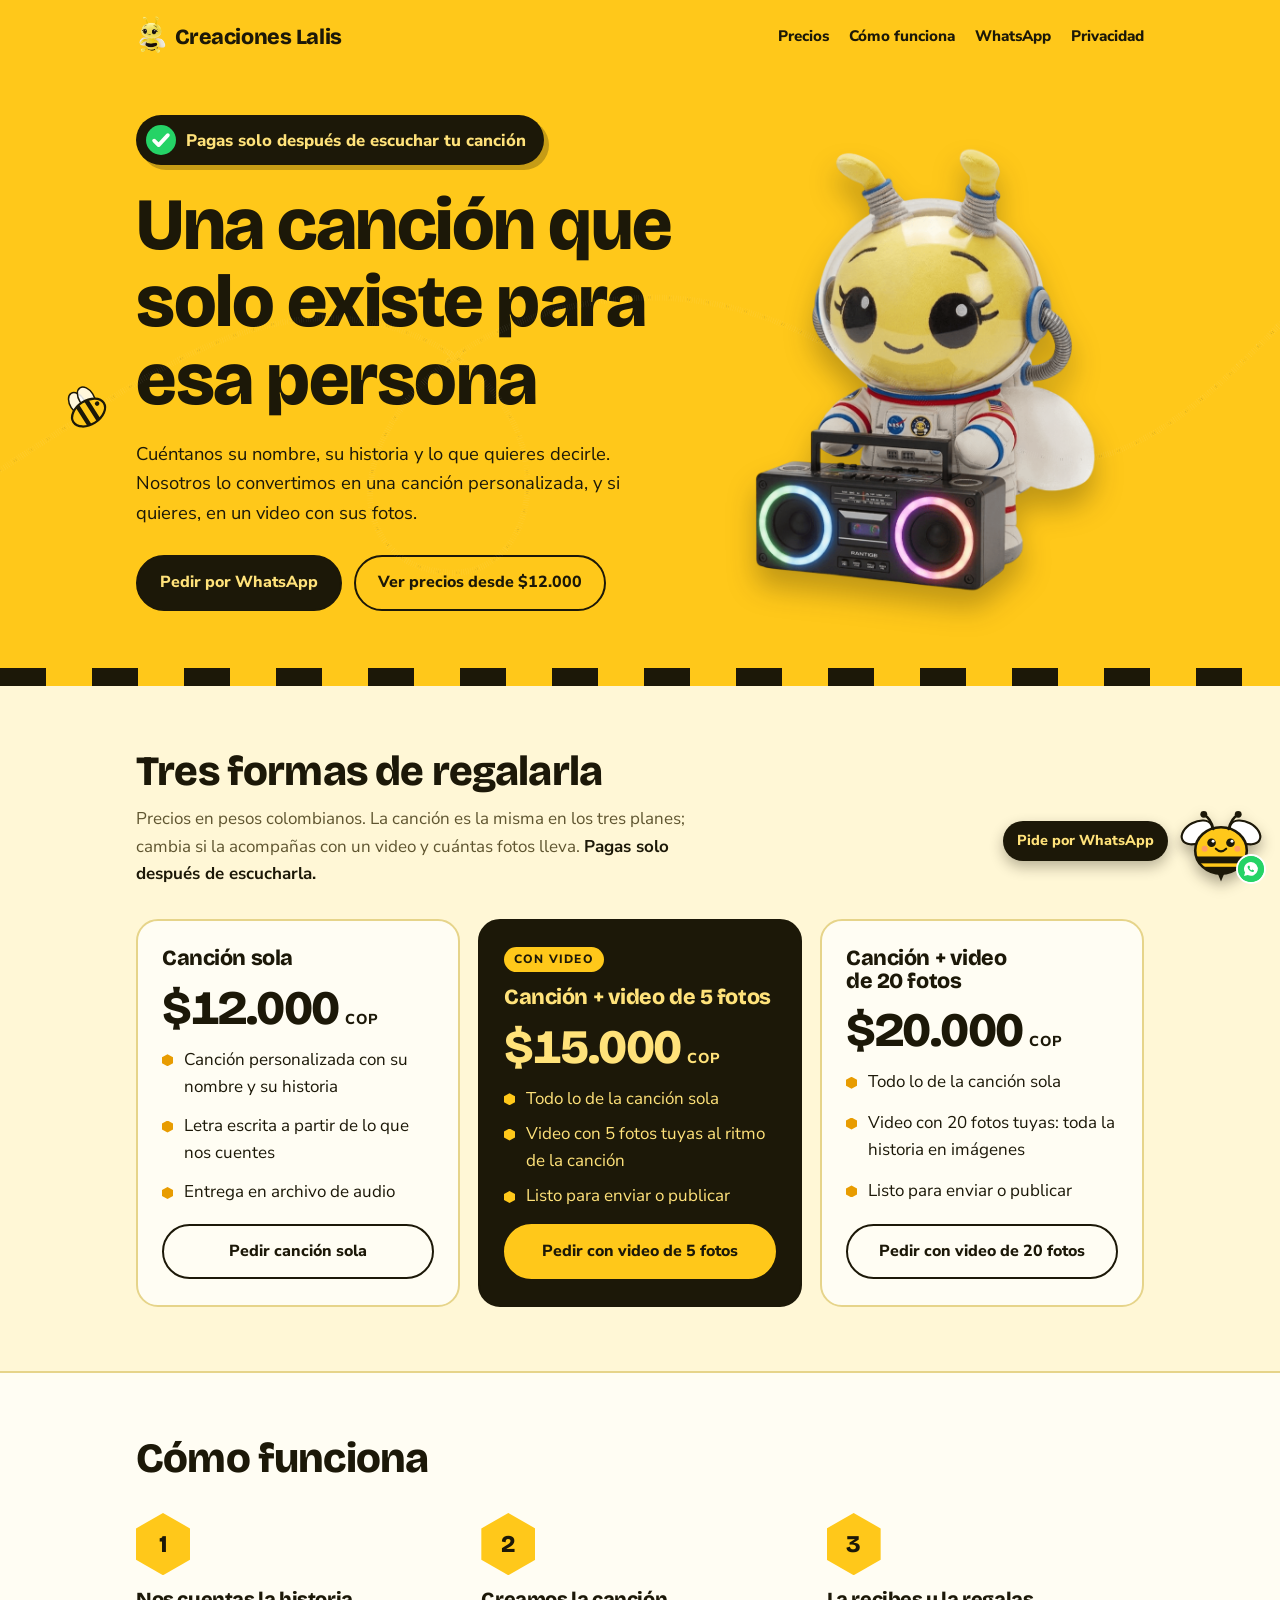
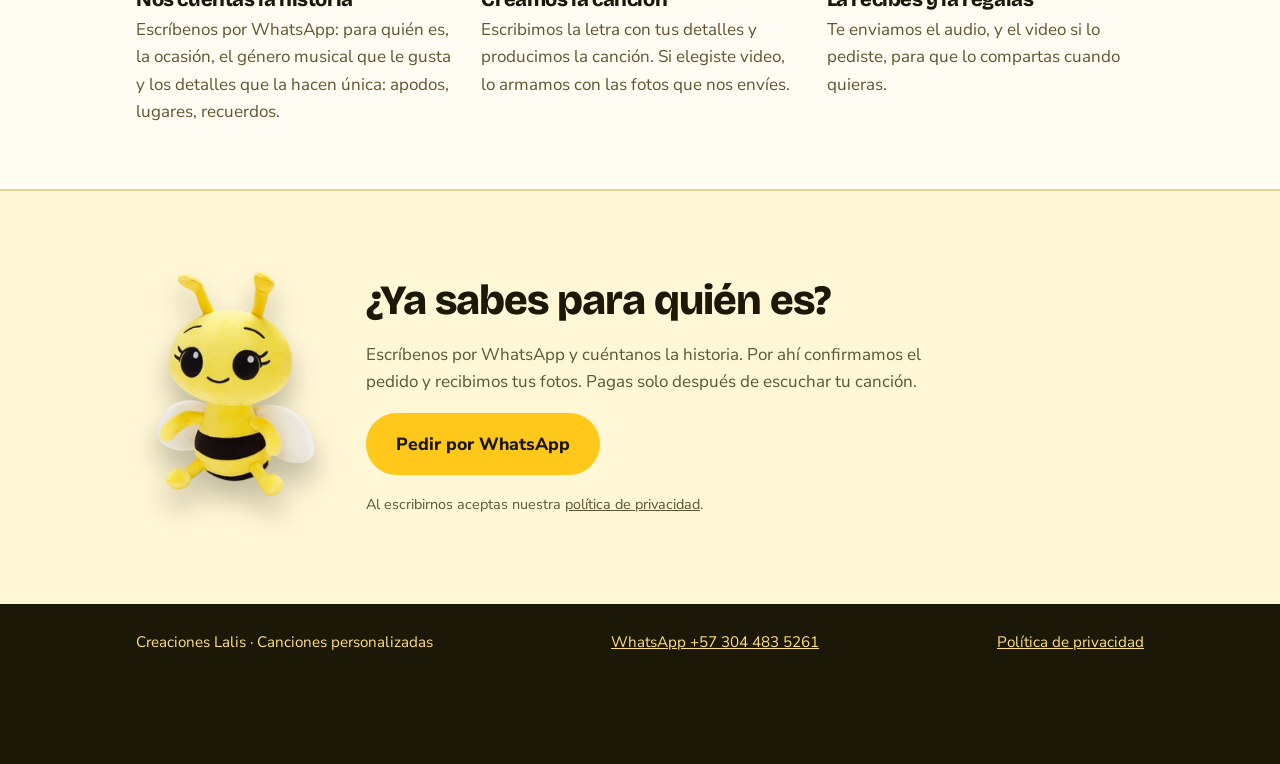
==== index.html @ 0eedb2d9 "Página de Creaciones Lalis: canciones personalizadas Landing con precios, pedidos por WhatsApp, anim" ====
<!DOCTYPE html>
<html lang="es">
<head>
<meta charset="utf-8">
<meta name="viewport" content="width=device-width, initial-scale=1">
<meta name="description" content="Canciones personalizadas desde $12.000 COP, con video de fotos opcional.">
<link rel="icon" type="image/png" href="abeja.png">
<title>Creaciones Lalis</title>
<meta name="claude:viewport-fit-sides" content="cover">
<link rel="stylesheet" href="https://fonts.googleapis.com/css2?family=Bricolage+Grotesque:opsz,wght@12..96,500;12..96,800&family=Nunito+Sans:opsz,wght@6..12,400;6..12,600;6..12,800&display=swap">
<link rel="stylesheet" href="styles.css?v=5">

<div class="sky" aria-hidden="true">
  <svg class="wide" viewBox="0 0 1000 600" preserveAspectRatio="xMidYMid slice">
    <defs>
      <path id="ruta-a" d="M-40 380 C120 300 220 180 340 220 C460 260 440 400 360 380 C280 360 320 220 480 200 C640 180 720 340 820 300 C900 268 960 160 1040 120"/>
      <mask id="ruta-a-m" maskUnits="userSpaceOnUse" x="-100" y="-100" width="1300" height="1100">
        <use href="#ruta-a" fill="none" stroke="#fff" stroke-width="14" pathLength="1" stroke-dasharray="0.15 1.4">
          <animate attributeName="stroke-dashoffset" values="0.15;-0.85;-0.85" dur="14s" repeatCount="indefinite" keyTimes="0;0.78;1" calcMode="linear"/>
        </use>
      </mask>
    </defs>
    <g mask="url(#ruta-a-m)" fill="none" stroke-linecap="round">
      <use href="#ruta-a" class="halo"/>
      <use href="#ruta-a" class="trail"/>
    </g>
    <g class="bee">
      <animateMotion rotate="auto" keyPoints="0;1;1" dur="14s" repeatCount="indefinite" keyTimes="0;0.78;1" calcMode="linear"><mpath href="#ruta-a"/></animateMotion>
      <g class="wings"><ellipse cx="-3" cy="-9" rx="5" ry="8"/><ellipse cx="4" cy="-9" rx="5" ry="8"/></g>
      <ellipse class="body" cx="0" cy="0" rx="12" ry="8"/>
      <path class="stripe" d="M-4 -7.4 V7.4 M3 -7.6 V7.6"/>
      <circle class="eye" cx="8" cy="-2" r="1.5"/>
    </g>
  </svg>
  <svg class="tall" viewBox="0 0 400 800" preserveAspectRatio="xMidYMid slice">
    <defs>
      <path id="ruta-b" d="M-30 520 C60 460 120 330 200 360 C280 390 260 500 200 480 C140 460 170 340 260 300 C330 270 380 200 430 150"/>
      <mask id="ruta-b-m" maskUnits="userSpaceOnUse" x="-100" y="-100" width="1300" height="1100">
        <use href="#ruta-b" fill="none" stroke="#fff" stroke-width="14" pathLength="1" stroke-dasharray="0.15 1.4">
          <animate attributeName="stroke-dashoffset" values="0.15;-0.85;-0.85" dur="14s" repeatCount="indefinite" keyTimes="0;0.78;1" calcMode="linear"/>
        </use>
      </mask>
    </defs>
    <g mask="url(#ruta-b-m)" fill="none" stroke-linecap="round">
      <use href="#ruta-b" class="halo"/>
      <use href="#ruta-b" class="trail"/>
    </g>
    <g class="bee">
      <animateMotion rotate="auto" keyPoints="0;1;1" dur="14s" repeatCount="indefinite" keyTimes="0;0.78;1" calcMode="linear"><mpath href="#ruta-b"/></animateMotion>
      <g class="wings"><ellipse cx="-3" cy="-9" rx="5" ry="8"/><ellipse cx="4" cy="-9" rx="5" ry="8"/></g>
      <ellipse class="body" cx="0" cy="0" rx="12" ry="8"/>
      <path class="stripe" d="M-4 -7.4 V7.4 M3 -7.6 V7.6"/>
      <circle class="eye" cx="8" cy="-2" r="1.5"/>
    </g>
  </svg>
</div>

<header class="top">
  <div class="wrap">
    <a class="brand" href="#inicio"><img src="abeja.png" width="234" height="351" alt="">Creaciones Lalis</a>
    <nav aria-label="Secciones">
      <a href="#precios">Precios</a>
      <a href="#como-funciona">Cómo funciona</a>
      <a href="https://wa.me/573044835261" target="_blank" rel="noopener">WhatsApp</a>
      <a href="privacidad.html">Privacidad</a>
    </nav>
  </div>
</header>

<main>
  <div class="hero" id="inicio">
    <div class="wrap">
      <div>
        <p class="promesa"><svg viewBox="0 0 24 24" aria-hidden="true"><circle cx="12" cy="12" r="12"/><path d="M6.5 12.5l3.6 3.6 7.4-8"/></svg><span>Pagas solo después de escuchar tu canción</span></p>
        <h1>Una canción que solo existe para esa persona</h1>
        <p>Cuéntanos su nombre, su historia y lo que quieres decirle. Nosotros lo convertimos en una canción personalizada, y si quieres, en un video con sus fotos.</p>
        <div class="cta-row">
          <a class="btn btn-dark" href="https://wa.me/573044835261?text=Hola%2C%20quiero%20pedir%20una%20canci%C3%B3n%20personalizada." target="_blank" rel="noopener">Pedir por WhatsApp</a>
          <a class="btn btn-line" href="#precios">Ver precios desde $12.000</a>
        </div>
      </div>
      <figure class="mascot">
        <img src="abeja-astronauta.png" width="855" height="1064" alt="Abeja de peluche con traje de astronauta y una grabadora">
      </figure>
    </div>
  </div>
  <div class="stripes" aria-hidden="true"></div>

  <section id="precios">
    <div class="wrap">
      <h2>Tres formas de regalarla</h2>
      <p class="lead">Precios en pesos colombianos. La canción es la misma en los tres planes; cambia si la acompañas con un video y cuántas fotos lleva. <strong>Pagas solo después de escucharla.</strong></p>
      <div class="plans">
        <article class="plan">
          <h3>Canción sola</h3>
          <p class="price">$12.000<small>COP</small></p>
          <ul>
            <li>Canción personalizada con su nombre y su historia</li>
            <li>Letra escrita a partir de lo que nos cuentes</li>
            <li>Entrega en archivo de audio</li>
          </ul>
          <a class="btn" href="https://wa.me/573044835261?text=Hola%2C%20quiero%20pedir%3A%20Canci%C3%B3n%20sola%20%28%2412.000%20COP%29." target="_blank" rel="noopener">Pedir canción sola</a>
        </article>
        <article class="plan star">
          <span class="tag">Con video</span>
          <h3>Canción + video de 5 fotos</h3>
          <p class="price">$15.000<small>COP</small></p>
          <ul>
            <li>Todo lo de la canción sola</li>
            <li>Video con 5 fotos tuyas al ritmo de la canción</li>
            <li>Listo para enviar o publicar</li>
          </ul>
          <a class="btn" href="https://wa.me/573044835261?text=Hola%2C%20quiero%20pedir%3A%20Canci%C3%B3n%20%2B%20video%20de%205%20fotos%20%28%2415.000%20COP%29." target="_blank" rel="noopener">Pedir con video de 5 fotos</a>
        </article>
        <article class="plan">
          <h3>Canción + video de 20 fotos</h3>
          <p class="price">$20.000<small>COP</small></p>
          <ul>
            <li>Todo lo de la canción sola</li>
            <li>Video con 20 fotos tuyas: toda la historia en imágenes</li>
            <li>Listo para enviar o publicar</li>
          </ul>
          <a class="btn" href="https://wa.me/573044835261?text=Hola%2C%20quiero%20pedir%3A%20Canci%C3%B3n%20%2B%20video%20de%2020%20fotos%20%28%2420.000%20COP%29." target="_blank" rel="noopener">Pedir con video de 20 fotos</a>
        </article>
      </div>
    </div>
  </section>

  <section class="how" id="como-funciona">
    <div class="wrap">
      <h2>Cómo funciona</h2>
      <ol class="steps">
        <li>
          <h3>Nos cuentas la historia</h3>
          <p>Escríbenos por WhatsApp: para quién es, la ocasión, el género musical que le gusta y los detalles que la hacen única: apodos, lugares, recuerdos.</p>
        </li>
        <li>
          <h3>Creamos la canción</h3>
          <p>Escribimos la letra con tus detalles y producimos la canción. Si elegiste video, lo armamos con las fotos que nos envíes.</p>
        </li>
        <li>
          <h3>La recibes y la regalas</h3>
          <p>Te enviamos el audio, y el video si lo pediste, para que lo compartas cuando quieras.</p>
        </li>
      </ol>
    </div>
  </section>

  <section class="final" id="pedir">
    <div class="wrap">
      <figure class="mascot small">
        <img src="abeja.png" width="234" height="351" alt="Abeja de peluche de Creaciones Lalis">
      </figure>
      <div class="final-text">
      <h2>¿Ya sabes para quién es?</h2>
      <p class="lead">Escríbenos por WhatsApp y cuéntanos la historia. Por ahí confirmamos el pedido y recibimos tus fotos. Pagas solo después de escuchar tu canción.</p>
      <a class="btn btn-dark" href="https://wa.me/573044835261?text=Hola%2C%20quiero%20pedir%20una%20canci%C3%B3n%20personalizada." target="_blank" rel="noopener">Pedir por WhatsApp</a>
      <p class="legal">Al escribirnos aceptas nuestra <a href="privacidad.html">política de privacidad</a>.</p>
      </div>
    </div>
  </section>

</main>

<footer>
  <div class="wrap">
    <span>Creaciones Lalis · Canciones personalizadas</span>
    <a href="https://wa.me/573044835261" target="_blank" rel="noopener">WhatsApp +57 304 483 5261</a>
    <a href="privacidad.html">Política de privacidad</a>
  </div>
</footer>

<a class="abejita-boton" style="position:fixed;right:16px;bottom:16px;z-index:9999;display:flex" href="https://wa.me/573044835261?text=Hola%2C%20quiero%20pedir%20una%20canci%C3%B3n%20personalizada." target="_blank" rel="noopener" aria-label="Pedir por WhatsApp">
  <span class="abejita-texto">Pide por WhatsApp</span>
  <span class="abejita-circulo">
    <svg class="abejita-dibujo" viewBox="0 0 100 100" aria-hidden="true">
      <defs><clipPath id="abejita-cuerpo"><ellipse cx="50" cy="61" rx="30" ry="27"/></clipPath></defs>
      <path d="M45 85 L50 97 L55 85 Z" fill="#1c1808"/>
      <g class="ala ala-izq"><ellipse cx="22" cy="40" rx="19" ry="12" transform="rotate(-28 22 40)" fill="#ffffff" stroke="#1c1808" stroke-width="2.5"/></g>
      <g class="ala ala-der"><ellipse cx="78" cy="40" rx="19" ry="12" transform="rotate(28 78 40)" fill="#ffffff" stroke="#1c1808" stroke-width="2.5"/></g>
      <ellipse cx="50" cy="61" rx="30" ry="27" fill="#ffc81a"/>
      <g clip-path="url(#abejita-cuerpo)" fill="#1c1808"><rect x="15" y="68" width="70" height="8"/><rect x="15" y="80" width="70" height="8"/></g>
      <ellipse cx="50" cy="61" rx="30" ry="27" fill="none" stroke="#1c1808" stroke-width="3"/>
      <path d="M41 36 Q38 24 31 20 M59 36 Q62 24 69 20" fill="none" stroke="#1c1808" stroke-width="3" stroke-linecap="round"/>
      <circle cx="30" cy="19" r="4" fill="#1c1808"/><circle cx="70" cy="19" r="4" fill="#1c1808"/>
      <circle cx="39" cy="52" r="5" fill="#1c1808"/><circle cx="61" cy="52" r="5" fill="#1c1808"/>
      <circle cx="40.8" cy="50.2" r="1.7" fill="#ffffff"/><circle cx="62.8" cy="50.2" r="1.7" fill="#ffffff"/>
      <circle cx="31" cy="59" r="3.5" fill="#ff8f7a" opacity="0.75"/><circle cx="69" cy="59" r="3.5" fill="#ff8f7a" opacity="0.75"/>
      <path d="M44 59 Q50 65 56 59" fill="none" stroke="#1c1808" stroke-width="2.5" stroke-linecap="round"/>
    </svg>
    <svg class="abejita-sello" viewBox="0 0 24 24" aria-hidden="true"><circle cx="12" cy="12" r="12" fill="#25d366"/><path fill="#fff" d="M12 5.5a6.4 6.4 0 0 0-5.5 9.7L5.6 18.5l3.4-.9A6.4 6.4 0 1 0 12 5.5z"/><path fill="#25d366" d="M9.6 8.9c-.3 0-.6.4-.7.9-.2 1 .4 2.300 1.500 3.400 1.100 1.100 2.400 1.700 3.400 1.500.5-.1.900-.4.900-.7v-.9l-1.500-.6-.6.7c-.9-.3-1.800-1.200-2.100-2.100l.7-.6-.6-1.500z"/></svg>
  </span>
</a>
</html>
---- styles.css ----
/* Layout: bandas de ancho completo (miel / panal / negro abeja) con un contenedor central de 1040px;
   el panal de hexágonos del hero y la franja rayada son los únicos adornos. */
:root {
  --bg: #fff7d6;
  --surface: #fffdf3;
  --fg: #1c1808;
  --muted: #5f5530;
  --line: #e6d48a;
  --honey: #ffc81a;
  --honey-deep: #e89c00;
  --on-honey: #1c1808;
  --ink: #1c1808;
  --on-ink: #ffe27a;
  --focus: #7a4b00;
  --display: "Bricolage Grotesque", "Trebuchet MS", system-ui, sans-serif;
  --body: "Nunito Sans", "Segoe UI", system-ui, sans-serif;
}
@media (prefers-color-scheme: dark) {
  :root:not([data-theme="light"]) {
    --bg: #15120a; --surface: #211c0e; --fg: #fdf1c4; --muted: #c2b47e; --line: #4a3f1a;
    --honey: #ffc81a; --honey-deep: #ffb300; --on-honey: #1c1808;
    --ink: #0b0904; --on-ink: #ffe27a; --focus: #ffe27a; color-scheme: dark;
  }
}
:root[data-theme="dark"] {
  --bg: #15120a; --surface: #211c0e; --fg: #fdf1c4; --muted: #c2b47e; --line: #4a3f1a;
  --honey: #ffc81a; --honey-deep: #ffb300; --on-honey: #1c1808;
  --ink: #0b0904; --on-ink: #ffe27a; --focus: #ffe27a; color-scheme: dark;
}

* { box-sizing: border-box; }
html { scroll-behavior: smooth; }
body { margin: 0; background: var(--bg); color: var(--fg); font-family: var(--body); font-size: 17px; line-height: 1.6; }
.wrap { max-width: 1040px; margin-inline: auto; padding-left: max(16px, env(safe-area-inset-left, 0px)); padding-right: max(16px, env(safe-area-inset-right, 0px)); }
h1, h2, h3 { font-family: var(--display); font-weight: 800; line-height: 1.05; margin: 0; text-wrap: balance; letter-spacing: -0.02em; }
h2, h1.page { font-size: clamp(1.8rem, 4.5vw, 2.6rem); }
p { margin: 0; }
a { color: inherit; }
:focus-visible { outline: 3px solid var(--focus); outline-offset: 3px; border-radius: 4px; }

/* Encabezado */
.top { background: var(--honey); color: var(--on-honey); }
.top .wrap { display: flex; flex-wrap: wrap; align-items: center; justify-content: space-between; gap: 8px 24px; padding-block: 14px; }
.brand { font-family: var(--display); font-weight: 800; font-size: 1.35rem; text-decoration: none; letter-spacing: -0.02em; }
.top nav { display: flex; flex-wrap: wrap; gap: 4px 20px; font-weight: 800; font-size: 0.95rem; }
.top nav a { text-decoration: none; border-bottom: 2px solid transparent; }
.top nav a:hover { border-bottom-color: var(--on-honey); }

/* Hero */
.hero { background: var(--honey); color: var(--on-honey); }
.hero .wrap { display: grid; grid-template-columns: 1.25fr 1fr; gap: 32px; align-items: center; padding-block: 40px 56px; }
.hero h1 { font-size: clamp(2.5rem, 7.5vw, 4.6rem); }
.hero p { font-size: 1.15rem; max-width: 46ch; margin-top: 20px; }
.cta-row { display: flex; flex-wrap: wrap; gap: 12px; margin-top: 28px; }
.btn { display: inline-block; font-family: var(--body); font-weight: 800; font-size: 1rem; text-decoration: none; padding: 13px 22px; border-radius: 999px; border: 2px solid var(--ink); cursor: pointer; }
.btn-dark { background: var(--ink); color: var(--on-ink); }
.btn-dark:hover { background: #3a3110; }
.btn-line { background: transparent; color: var(--on-honey); }
.btn-line:hover { background: rgba(28, 24, 8, 0.1); }
.btn:disabled, .btn[aria-disabled="true"] { opacity: 0.45; cursor: not-allowed; pointer-events: none; }

.mascot { margin: 0; max-width: 400px; width: 100%; justify-self: center; }
.mascot img { display: block; width: 100%; height: auto; filter: drop-shadow(0 18px 14px rgba(28, 24, 8, 0.28)); }
.mascot.small { max-width: 190px; justify-self: start; }
.brand { display: inline-flex; align-items: center; gap: 8px; }
.brand img { width: auto; height: 46px; }

.stripes { height: 18px; background: repeating-linear-gradient(90deg, var(--ink) 0 46px, var(--honey) 46px 92px); }

/* Secciones */
section .wrap { padding-block: 64px; }
.lead { color: var(--muted); max-width: 60ch; margin-top: 12px; }

/* Precios */
.plans { display: grid; grid-template-columns: repeat(3, 1fr); gap: 18px; margin-top: 32px; align-items: stretch; }
.plan { background: var(--surface); border: 2px solid var(--line); border-radius: 22px; padding: 26px 24px; display: flex; flex-direction: column; gap: 14px; min-width: 0; }
.plan h3 { font-size: 1.35rem; }
.price { font-family: var(--display); font-weight: 800; font-size: 3rem; line-height: 1; font-variant-numeric: tabular-nums; letter-spacing: -0.03em; }
.price small { font-family: var(--body); font-size: 0.9rem; font-weight: 800; letter-spacing: 0.06em; margin-left: 6px; }
.plan ul { list-style: none; margin: 0; padding: 0; display: grid; gap: 8px; flex: 1; }
.plan li { padding-left: 22px; position: relative; }
.plan li::before { content: ""; position: absolute; left: 0; top: 0.5em; width: 11px; height: 12px; background: var(--honey-deep); clip-path: polygon(50% 0, 100% 25%, 100% 75%, 50% 100%, 0 75%, 0 25%); }
.plan .btn { text-align: center; border-color: var(--fg); color: var(--fg); background: transparent; }
.plan .btn:hover { background: var(--honey); color: var(--on-honey); border-color: var(--honey); }
.plan.star { background: var(--ink); color: var(--on-ink); border-color: var(--ink); }
.plan.star li::before { background: var(--honey); }
.plan.star .btn { background: var(--honey); color: var(--on-honey); border-color: var(--honey); }
.tag { align-self: flex-start; font-size: 0.75rem; font-weight: 800; letter-spacing: 0.1em; text-transform: uppercase; background: var(--honey); color: var(--on-honey); padding: 3px 10px; border-radius: 999px; }

/* Pasos */
.how { background: var(--surface); border-block: 2px solid var(--line); }
.steps { list-style: none; margin: 32px 0 0; padding: 0; display: grid; grid-template-columns: repeat(3, 1fr); gap: 28px; counter-reset: paso; }
.steps li { counter-increment: paso; min-width: 0; }
.steps li::before { content: counter(paso); display: grid; place-items: center; width: 54px; aspect-ratio: 1 / 1.1547; clip-path: polygon(50% 0, 100% 25%, 100% 75%, 50% 100%, 0 75%, 0 25%); background: var(--honey); color: var(--on-honey); font-family: var(--display); font-weight: 800; font-size: 1.5rem; margin-bottom: 14px; }
.steps h3 { font-size: 1.25rem; margin-bottom: 6px; }
.steps p { color: var(--muted); }

/* Cierre */
.final .wrap { display: grid; grid-template-columns: auto 1fr; gap: 40px; align-items: center; }
.final-text { display: grid; gap: 18px; justify-items: start; min-width: 0; }
.final .lead { margin-top: 0; }
.final .btn-dark { border-color: var(--honey); background: var(--honey); color: var(--on-honey); font-size: 1.1rem; padding: 15px 28px; }
.final .btn-dark:hover { background: var(--honey-deep); }
.legal { font-size: 0.9rem; color: var(--muted); }

/* Privacidad */
.privacy { background: var(--bg); }
.back { display: inline-block; font-weight: 800; margin-bottom: 20px; }
.privacy .cols { display: grid; gap: 22px; margin-top: 28px; max-width: 70ch; }
.privacy h3 { font-size: 1.15rem; margin-bottom: 6px; }
.privacy ul, .privacy ol { margin: 6px 0; padding-left: 20px; }
.privacy .updated { font-weight: 800; font-size: 0.9rem; margin-top: 10px; color: var(--muted); }
.privacy a { overflow-wrap: anywhere; }
.privacy p, .privacy li { color: var(--muted); }
.privacy strong { color: var(--fg); }

footer { background: var(--ink); color: var(--on-ink); }
footer .wrap { padding-block: 26px; display: flex; flex-wrap: wrap; justify-content: space-between; gap: 8px 24px; font-size: 0.95rem; }

@media (max-width: 780px) {
  .hero .wrap { grid-template-columns: 1fr; }
  .plans, .steps { grid-template-columns: 1fr; }
  .mascot { max-width: 260px; }
  .final .wrap { grid-template-columns: 1fr; gap: 28px; }
  .mascot.small { max-width: 150px; }
  section .wrap { padding-block: 48px; }
}

/* Botón flotante de WhatsApp */
.abejita-boton { position: fixed; z-index: 30; right: calc(16px + env(safe-area-inset-right, 0px)); bottom: calc(16px + env(safe-area-inset-bottom, 0px)); display: flex; align-items: center; gap: 10px; text-decoration: none; }
.abejita-circulo { position: relative; display: block; width: 86px; height: 86px; }
.abejita-dibujo { display: block; width: 100%; height: 100%; overflow: visible; filter: drop-shadow(0 7px 7px rgba(28, 24, 8, 0.35)); }
.abejita-sello { position: absolute; right: -2px; bottom: 0; width: 30px; height: 30px; border-radius: 50%; border: 2px solid #ffffff; background: #25d366; }
.abejita-texto { background: var(--ink); color: var(--on-ink); font-weight: 800; font-size: 0.9rem; padding: 8px 14px; border-radius: 999px; box-shadow: 0 6px 14px rgba(28, 24, 8, 0.3); }
footer .wrap { padding-bottom: 110px; }
@media (max-width: 560px) { .abejita-texto { display: none; } }

/* Promesa de pago en el hero */
.hero .promesa { display: inline-flex; align-items: center; gap: 10px; margin: 0 0 22px; max-width: none; background: var(--ink); color: var(--on-ink); font-weight: 800; font-size: 1.05rem; line-height: 1.25; padding: 10px 18px 10px 10px; border-radius: 999px; position: relative; overflow: hidden; box-shadow: 5px 5px 0 rgba(28, 24, 8, 0.25); }
.promesa svg { width: 30px; height: 30px; flex: none; }
.promesa circle { fill: #25d366; }
.promesa path { fill: none; stroke: #ffffff; stroke-width: 3; stroke-linecap: round; stroke-linejoin: round; stroke-dasharray: 20; stroke-dashoffset: 0; }
.lead strong { color: var(--fg); }

/* Animaciones */
.sky { display: none; }
.btn { position: relative; overflow: hidden; transition: transform 0.18s ease, background-color 0.18s ease, color 0.18s ease; }
.hero .btn-dark { --ring: rgba(28, 24, 8, 0.4); }
.final .btn-dark, .plan.star .btn { --ring: rgba(255, 200, 26, 0.55); }

@media (prefers-reduced-motion: no-preference) {
  /* Botones: se levantan al pasar el cursor, laten y les cruza un brillo */
  .btn:hover { transform: translateY(-3px) scale(1.04); }
  .btn:active { transform: translateY(0) scale(0.97); }
  .btn-dark, .plan.star .btn { animation: latido 2.2s ease-out infinite; }
  @keyframes latido {
    0% { box-shadow: 0 0 0 0 var(--ring); }
    70%, 100% { box-shadow: 0 0 0 16px transparent; }
  }
  .btn-dark::after, .plan .btn::after {
    content: ""; position: absolute; top: 0; bottom: 0; left: -60%; width: 40%;
    background: linear-gradient(100deg, transparent, rgba(255, 255, 255, 0.55), transparent);
    transform: skewX(-20deg); animation: brillo 3.4s ease-in-out infinite; pointer-events: none;
  }
  .plan .btn::after { animation-delay: 1.1s; }
  @keyframes brillo { 0%, 55% { left: -60%; } 100% { left: 130%; } }

  /* Hero: el texto entra y el astronauta flota */
  .hero h1, .hero p, .hero .cta-row { animation: entrar 0.7s cubic-bezier(0.2, 0.8, 0.2, 1) backwards; }
  .hero p { animation-delay: 0.12s; }
  .hero .cta-row { animation-delay: 0.24s; }
  @keyframes entrar { from { opacity: 0; transform: translateY(22px); } }
  .mascot img { animation: flotar 4.5s ease-in-out infinite; }
  .mascot.small img { animation-duration: 3.6s; }
  @keyframes flotar { 0%, 100% { transform: translateY(0) rotate(-2deg); } 50% { transform: translateY(-16px) rotate(2deg); } }

  /* Franja de abeja en movimiento */
  .stripes { animation: franja 2.5s linear infinite; }
  @keyframes franja { to { background-position: 92px 0; } }

  /* Botón flotante: late, la abeja se mece y crece al pasar el cursor */
  .abejita-circulo { transition: transform 0.2s ease; }
  .abejita-boton:hover .abejita-circulo { transform: scale(1.12) rotate(-6deg); }
  .abejita-dibujo { animation: mecer 2.4s ease-in-out infinite; }
  .abejita-dibujo .ala { animation: batir 0.16s linear infinite alternate; }
  .abejita-dibujo .ala-izq { transform-origin: 40px 46px; }
  .abejita-dibujo .ala-der { transform-origin: 60px 46px; }
  .abejita-sello { animation: latido-abejita 2.2s ease-out infinite; }
  @keyframes latido-abejita {
    0% { box-shadow: 0 0 0 0 rgba(37, 211, 102, 0.7); }
    70%, 100% { box-shadow: 0 0 0 14px rgba(37, 211, 102, 0); }
  }
  @keyframes mecer { 0%, 100% { transform: translateY(0) rotate(-5deg); } 50% { transform: translateY(-7px) rotate(5deg); } }
  @keyframes batir { from { transform: rotate(0deg) scaleY(1); } to { transform: rotate(0deg) scaleY(0.55); } }

  /* Promesa de pago: entra rebotando, se sacude cada tanto, el chulo se dibuja y le cruza un brillo */
  .hero .promesa { animation: caer 0.8s cubic-bezier(0.3, 1.6, 0.5, 1) backwards, sacudir 4s ease-in-out 1.2s infinite; transform-origin: 20% 50%; }
  .promesa svg { animation: saltar 4s ease-in-out 1.2s infinite; }
  .promesa path { animation: chulo 4s ease-out 0.5s infinite; }
  .promesa::after { content: ""; position: absolute; top: 0; bottom: 0; left: -40%; width: 30%; background: linear-gradient(100deg, transparent, rgba(255, 226, 122, 0.5), transparent); transform: skewX(-20deg); animation: brillo 4s ease-in-out infinite; }
  @keyframes caer { from { opacity: 0; transform: translateY(-40px) rotate(-8deg) scale(0.7); } }
  @keyframes sacudir { 0%, 12%, 100% { transform: rotate(0) scale(1); } 2% { transform: rotate(-3deg) scale(1.05); } 5% { transform: rotate(3deg) scale(1.05); } 8% { transform: rotate(-2deg) scale(1.03); } }
  @keyframes saltar { 0%, 14%, 100% { transform: scale(1); } 6% { transform: scale(1.3); } }
  @keyframes chulo { 0% { stroke-dashoffset: 20; } 12%, 100% { stroke-dashoffset: 0; } }

  /* Tarjetas y pasos */
  .plan { transition: transform 0.2s ease, box-shadow 0.2s ease; }
  .plan:hover { transform: translateY(-6px); box-shadow: 0 14px 0 -6px var(--honey-deep); }
  .steps li::before { transition: transform 0.3s ease; }
  .steps li:hover::before { transform: rotate(60deg) scale(1.1); }
  .brand img { animation: flotar 3s ease-in-out infinite; }

  /* Rastro de vuelo: una abejita recorre la pantalla dejando una línea punteada */
  .sky { display: block; position: fixed; inset: 0; overflow: hidden; pointer-events: none; z-index: 20; }
  .sky svg { position: absolute; inset: 0; width: 100%; height: 100%; }
  .sky .tall { display: none; }
  @media (max-aspect-ratio: 1/1) { .sky .wide { display: none; } .sky .tall { display: block; } }
  .sky .halo { stroke: rgba(255, 255, 255, 0.2); stroke-width: 4; }
  .sky .trail { stroke: rgba(28, 24, 8, 0.35); stroke-width: 1.8; stroke-dasharray: 1 12; }
  .sky .body { fill: #ffc81a; stroke: #1c1808; stroke-width: 1.5; }
  .sky .stripe { stroke: #1c1808; stroke-width: 3; fill: none; }
  .sky .eye { fill: #1c1808; }
  .sky .wings ellipse { fill: rgba(255, 255, 255, 0.85); stroke: #1c1808; stroke-width: 1; }
  .sky .wings { transform-origin: 0 -2px; animation: aleteo 0.12s linear infinite alternate; }
  @keyframes aleteo { from { transform: scaleY(1); } to { transform: scaleY(0.45); } }
}
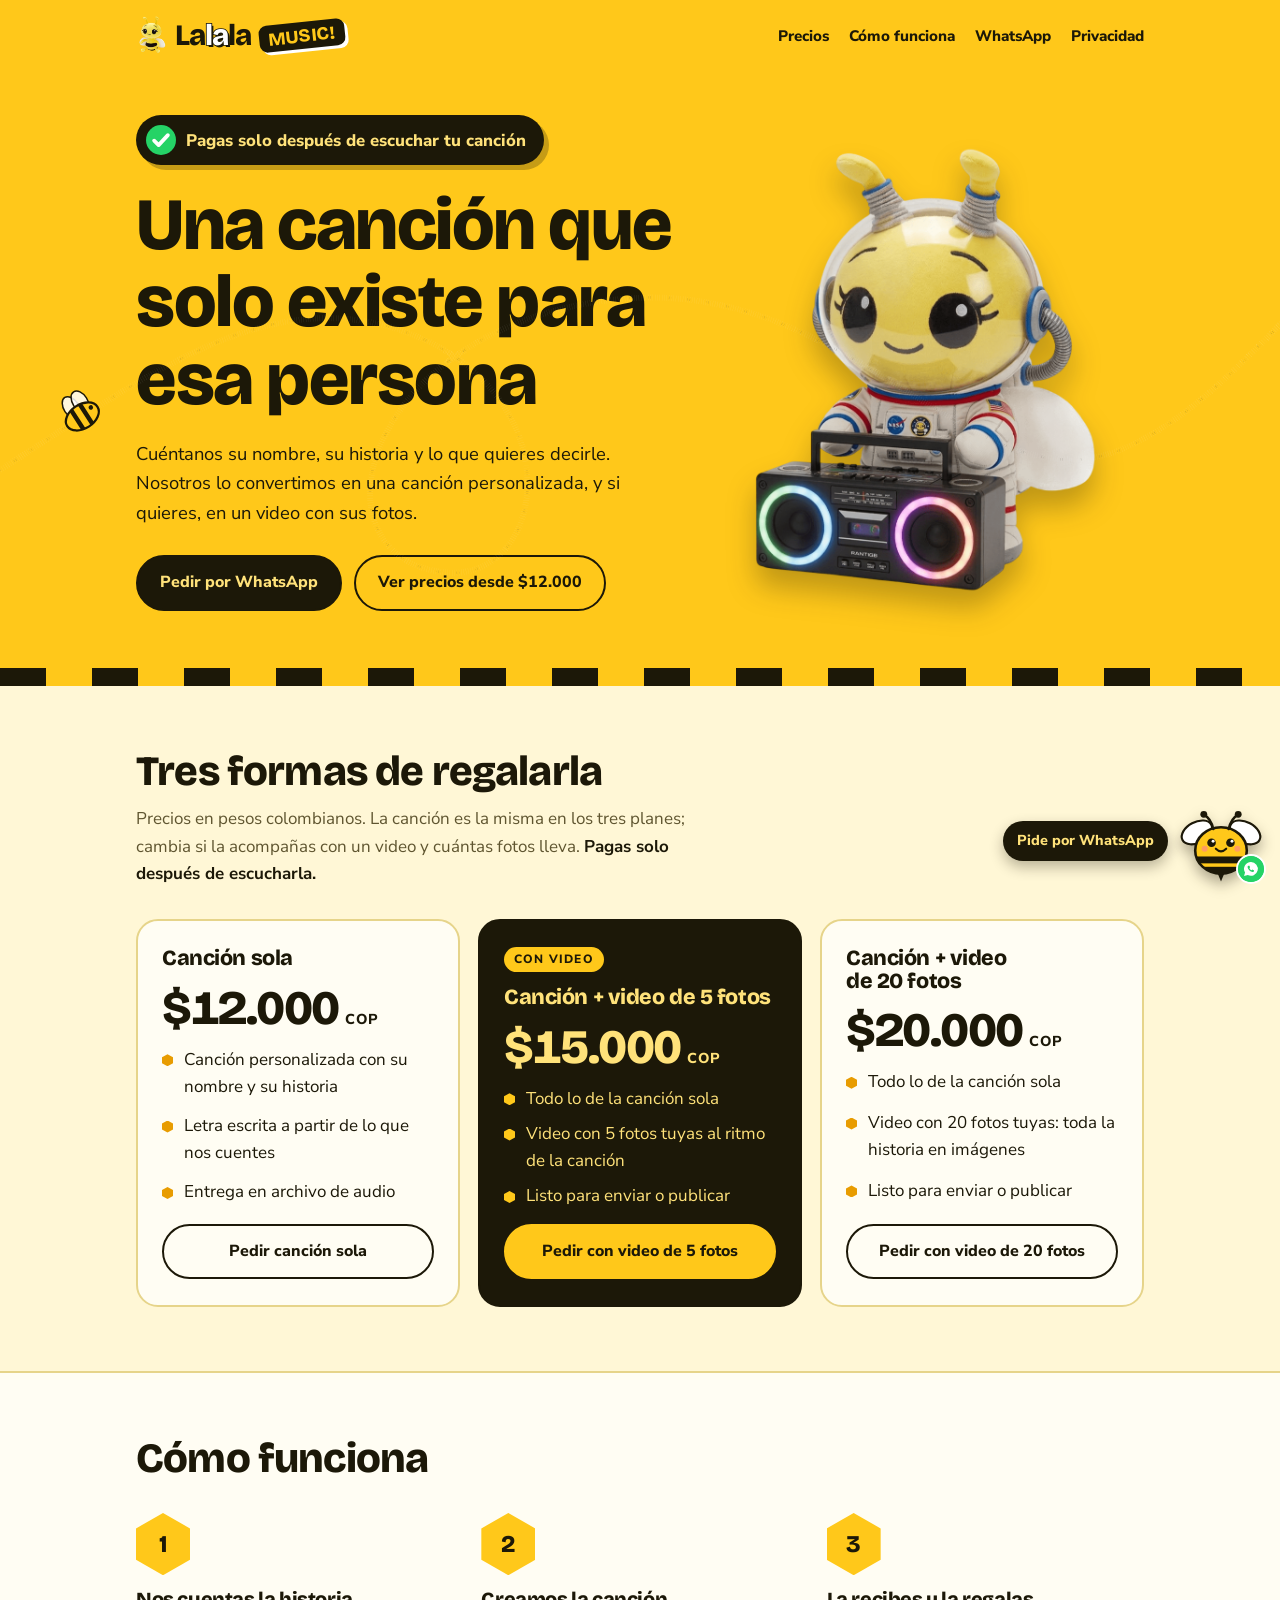
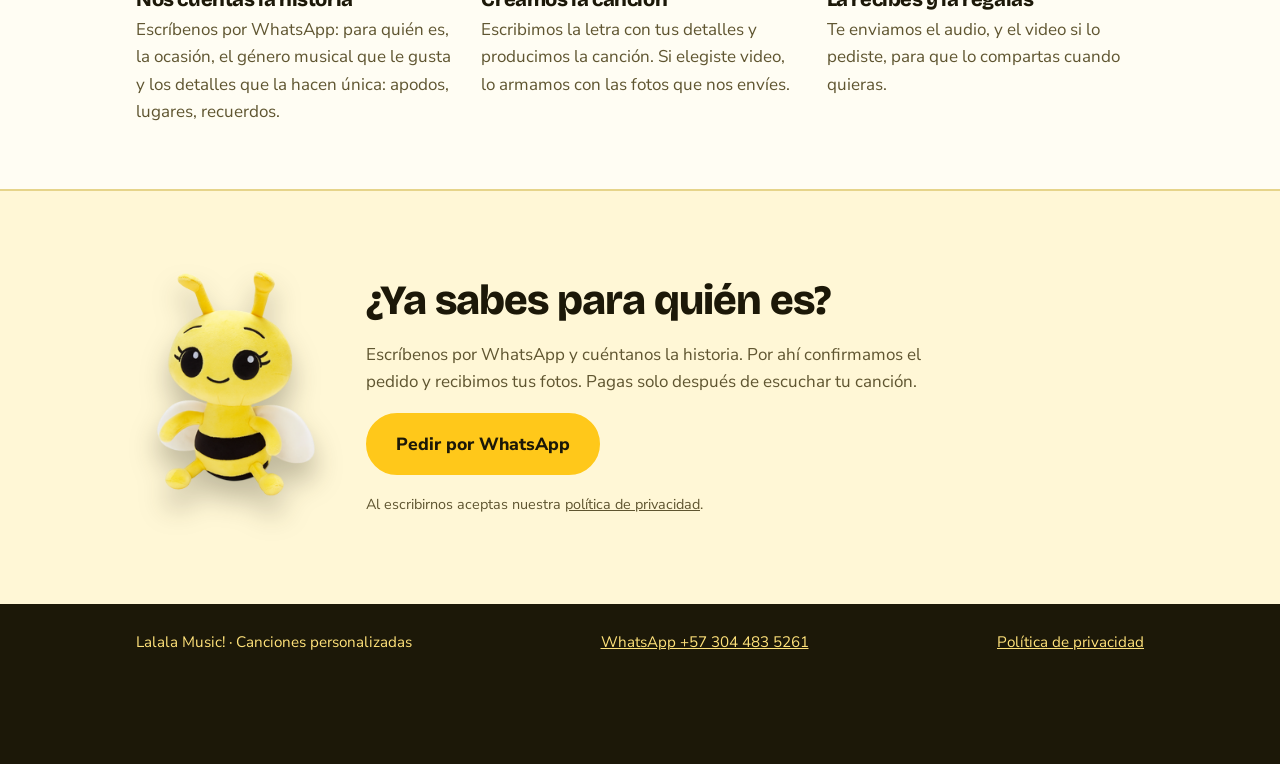
==== commit ba7870af: "Renombrar a Lalala Music! con logo animado y ajustes responsive Co-Authored-By: Claude Opus 5.5 <nor" ====
--- a/index.html
+++ b/index.html
@@ -5,10 +5,10 @@
 <meta name="viewport" content="width=device-width, initial-scale=1">
 <meta name="description" content="Canciones personalizadas desde $12.000 COP, con video de fotos opcional.">
 <link rel="icon" type="image/png" href="abeja.png">
-<title>Creaciones Lalis</title>
+<title>Lalala Music!</title>
 <meta name="claude:viewport-fit-sides" content="cover">
 <link rel="stylesheet" href="https://fonts.googleapis.com/css2?family=Bricolage+Grotesque:opsz,wght@12..96,500;12..96,800&family=Nunito+Sans:opsz,wght@6..12,400;6..12,600;6..12,800&display=swap">
-<link rel="stylesheet" href="styles.css?v=5">
+<link rel="stylesheet" href="styles.css?v=7">
 
 <div class="sky" aria-hidden="true">
   <svg class="wide" viewBox="0 0 1000 600" preserveAspectRatio="xMidYMid slice">
@@ -57,7 +57,7 @@
 
 <header class="top">
   <div class="wrap">
-    <a class="brand" href="#inicio"><img src="abeja.png" width="234" height="351" alt="">Creaciones Lalis</a>
+    <a class="brand" aria-label="Lalala Music!" href="#inicio"><img src="abeja.png" width="234" height="351" alt=""><span class="logo"><span class="logo-la">La</span><span class="logo-la">la</span><span class="logo-la">la</span><span class="logo-music">Music!</span></span></a>
     <nav aria-label="Secciones">
       <a href="#precios">Precios</a>
       <a href="#como-funciona">Cómo funciona</a>
@@ -149,7 +149,7 @@
   <section class="final" id="pedir">
     <div class="wrap">
       <figure class="mascot small">
-        <img src="abeja.png" width="234" height="351" alt="Abeja de peluche de Creaciones Lalis">
+        <img src="abeja.png" width="234" height="351" alt="Abeja de peluche de Lalala Music!">
       </figure>
       <div class="final-text">
       <h2>¿Ya sabes para quién es?</h2>
@@ -164,7 +164,7 @@
 
 <footer>
   <div class="wrap">
-    <span>Creaciones Lalis · Canciones personalizadas</span>
+    <span>Lalala Music! · Canciones personalizadas</span>
     <a href="https://wa.me/573044835261" target="_blank" rel="noopener">WhatsApp +57 304 483 5261</a>
     <a href="privacidad.html">Política de privacidad</a>
   </div>
--- a/styles.css
+++ b/styles.css
@@ -65,6 +65,12 @@
 .brand { display: inline-flex; align-items: center; gap: 8px; }
 .brand img { width: auto; height: 46px; }
 
+/* Logo: "Lalala" saltando como notas y "Music!" en sello */
+.logo { display: inline-flex; align-items: baseline; font-family: var(--display); font-weight: 800; font-size: 1.85rem; line-height: 1; letter-spacing: -0.03em; white-space: nowrap; }
+.logo-la { display: inline-block; color: var(--ink); }
+.logo-la:nth-child(2) { color: #ffffff; -webkit-text-stroke: 1.6px var(--ink); paint-order: stroke fill; text-shadow: 2px 2px 0 var(--ink); }
+.logo-music { display: inline-block; margin-left: 8px; font-size: 0.62em; letter-spacing: 0.02em; text-transform: uppercase; background: var(--ink); color: var(--honey); padding: 5px 9px 4px; border-radius: 8px; rotate: -6deg; translate: 0 -3px; box-shadow: 3px 3px 0 #ffffff; }
+
 .stripes { height: 18px; background: repeating-linear-gradient(90deg, var(--ink) 0 46px, var(--honey) 46px 92px); }
 
 /* Secciones */
@@ -133,7 +139,12 @@
 .abejita-sello { position: absolute; right: -2px; bottom: 0; width: 30px; height: 30px; border-radius: 50%; border: 2px solid #ffffff; background: #25d366; }
 .abejita-texto { background: var(--ink); color: var(--on-ink); font-weight: 800; font-size: 0.9rem; padding: 8px 14px; border-radius: 999px; box-shadow: 0 6px 14px rgba(28, 24, 8, 0.3); }
 footer .wrap { padding-bottom: 110px; }
-@media (max-width: 560px) { .abejita-texto { display: none; } }
+@media (max-width: 560px) {
+  .abejita-texto { display: none; }
+  .top nav a[href$="privacidad.html"] { display: none; }
+  .top nav { gap: 4px 18px; }
+  .logo { font-size: 1.6rem; }
+}
 
 /* Promesa de pago en el hero */
 .hero .promesa { display: inline-flex; align-items: center; gap: 10px; margin: 0 0 22px; max-width: none; background: var(--ink); color: var(--on-ink); font-weight: 800; font-size: 1.05rem; line-height: 1.25; padding: 10px 18px 10px 10px; border-radius: 999px; position: relative; overflow: hidden; box-shadow: 5px 5px 0 rgba(28, 24, 8, 0.25); }
@@ -209,6 +220,12 @@
   .steps li::before { transition: transform 0.3s ease; }
   .steps li:hover::before { transform: rotate(60deg) scale(1.1); }
   .brand img { animation: flotar 3s ease-in-out infinite; }
+  .logo-la { animation: notas 1.8s ease-in-out infinite; }
+  .logo-la:nth-child(2) { animation-delay: 0.15s; }
+  .logo-la:nth-child(3) { animation-delay: 0.3s; }
+  @keyframes notas { 0%, 60%, 100% { transform: translateY(0) rotate(0); } 20% { transform: translateY(-6px) rotate(-6deg); } 40% { transform: translateY(0) rotate(4deg); } }
+  .brand:hover .logo-music { animation: sello 0.5s ease; }
+  @keyframes sello { 50% { rotate: 6deg; scale: 1.15; } }
 
   /* Rastro de vuelo: una abejita recorre la pantalla dejando una línea punteada */
   .sky { display: block; position: fixed; inset: 0; overflow: hidden; pointer-events: none; z-index: 20; }
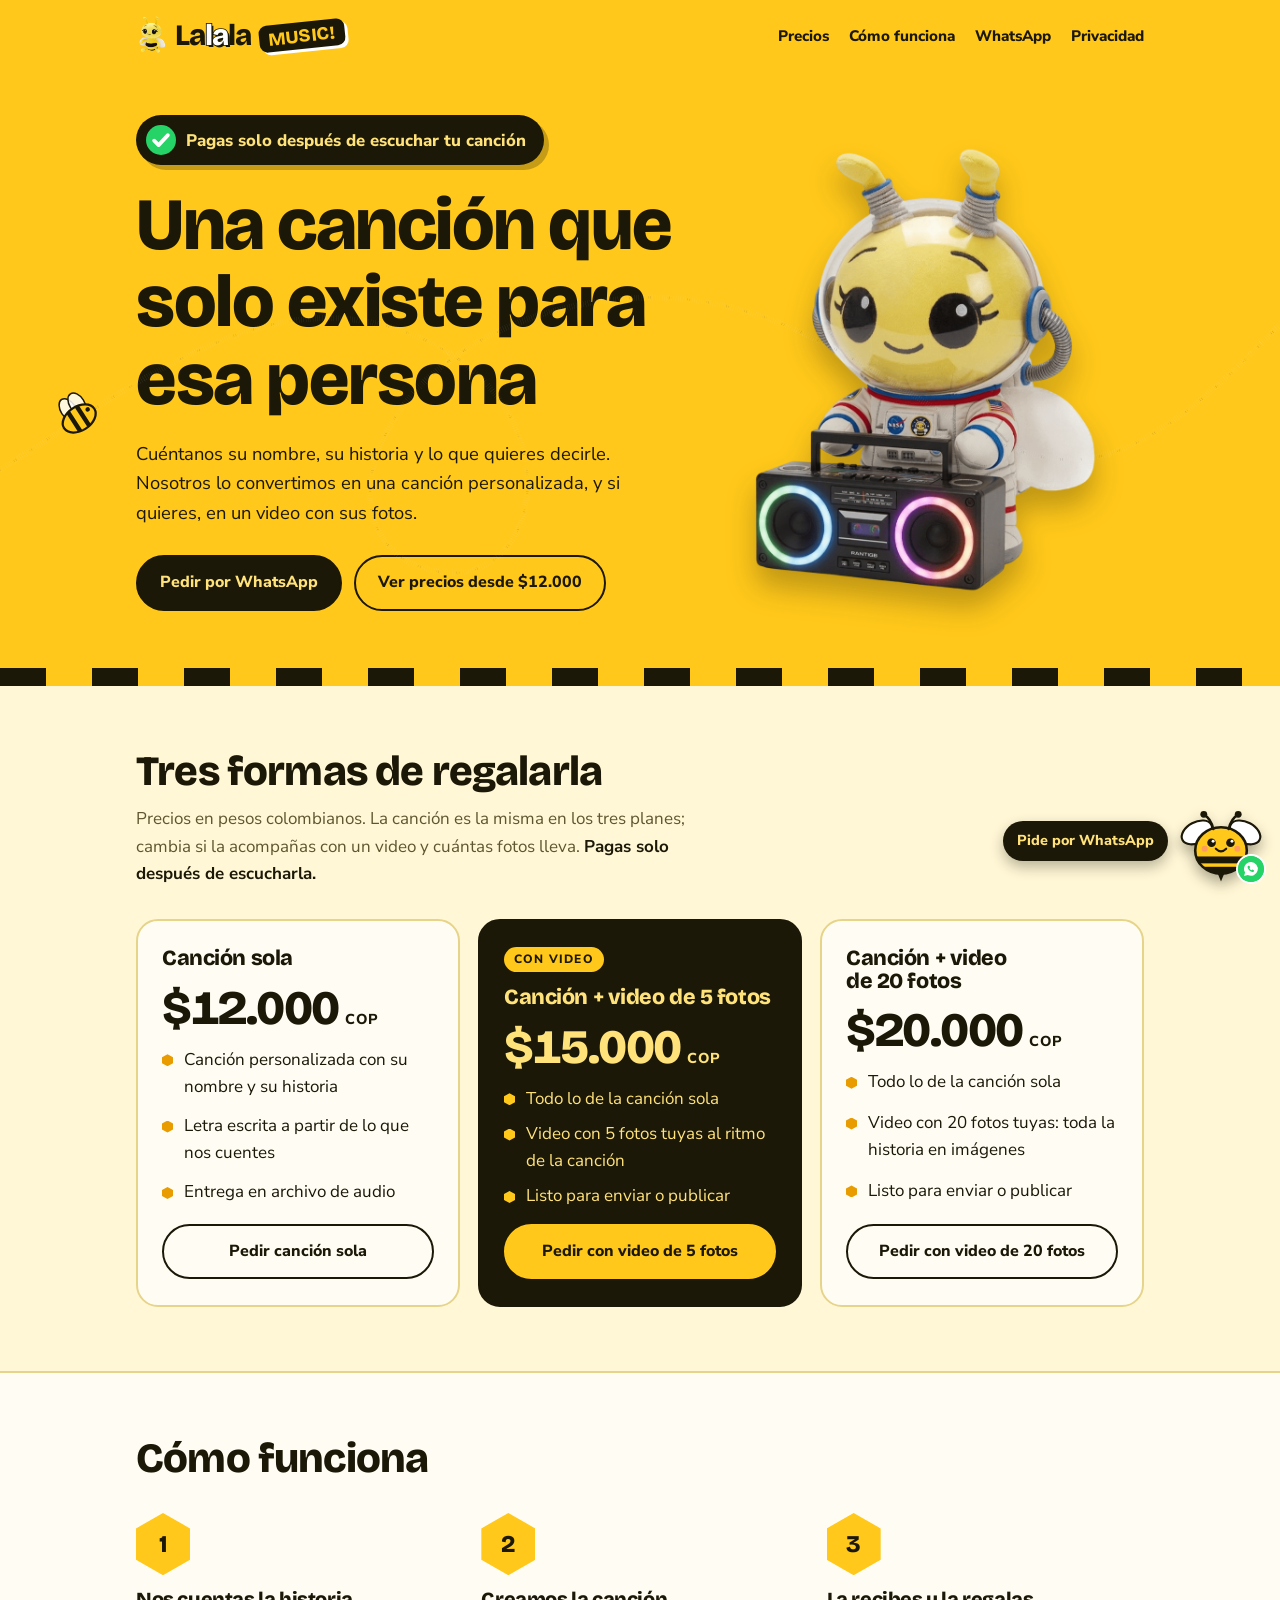
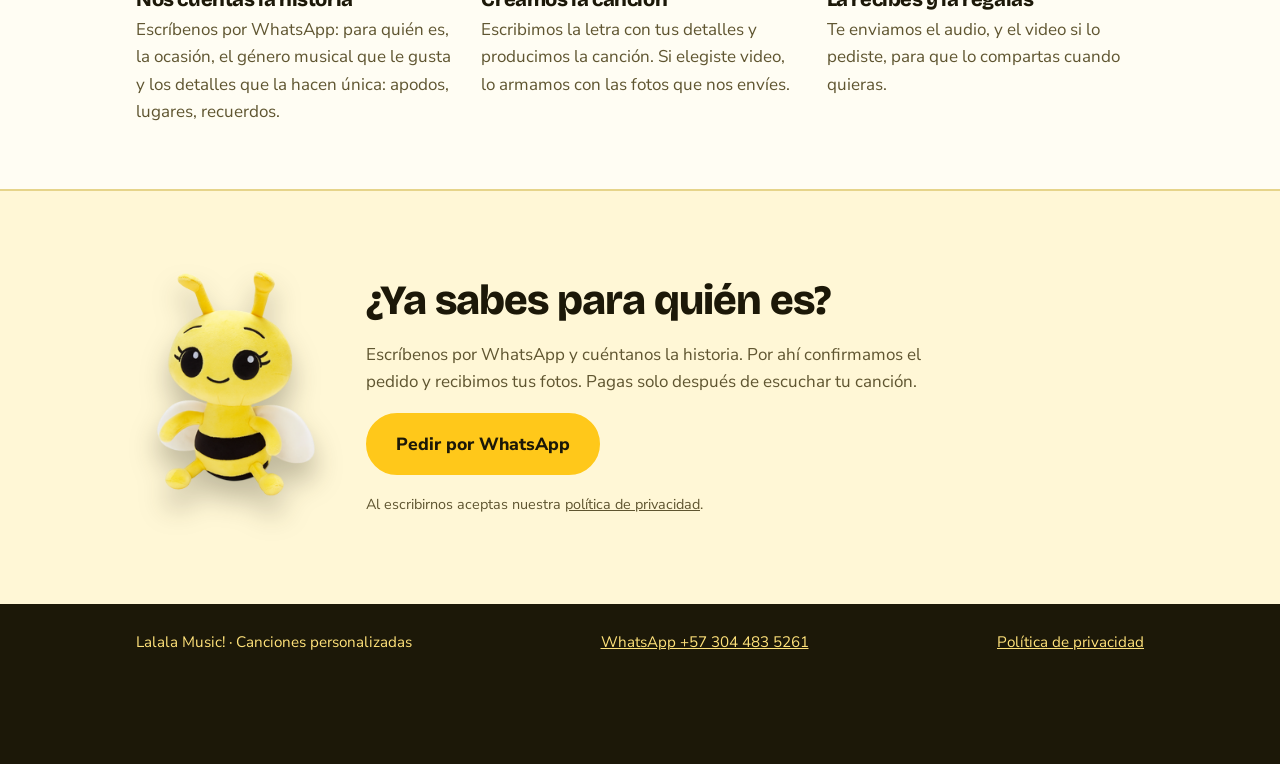
==== commit a1c45055: "Agregar meta de verificación de dominio de Facebook Co-Authored-By: Claude Opus 5.5 <noreply@anthrop" ====
--- a/index.html
+++ b/index.html
@@ -2,6 +2,7 @@
 <html lang="es">
 <head>
 <meta charset="utf-8">
+<meta name="facebook-domain-verification" content="9wvnihk4s47ael90g77kjep3x5k9ns" />
 <meta name="viewport" content="width=device-width, initial-scale=1">
 <meta name="description" content="Canciones personalizadas desde $12.000 COP, con video de fotos opcional.">
 <link rel="icon" type="image/png" href="abeja.png">
